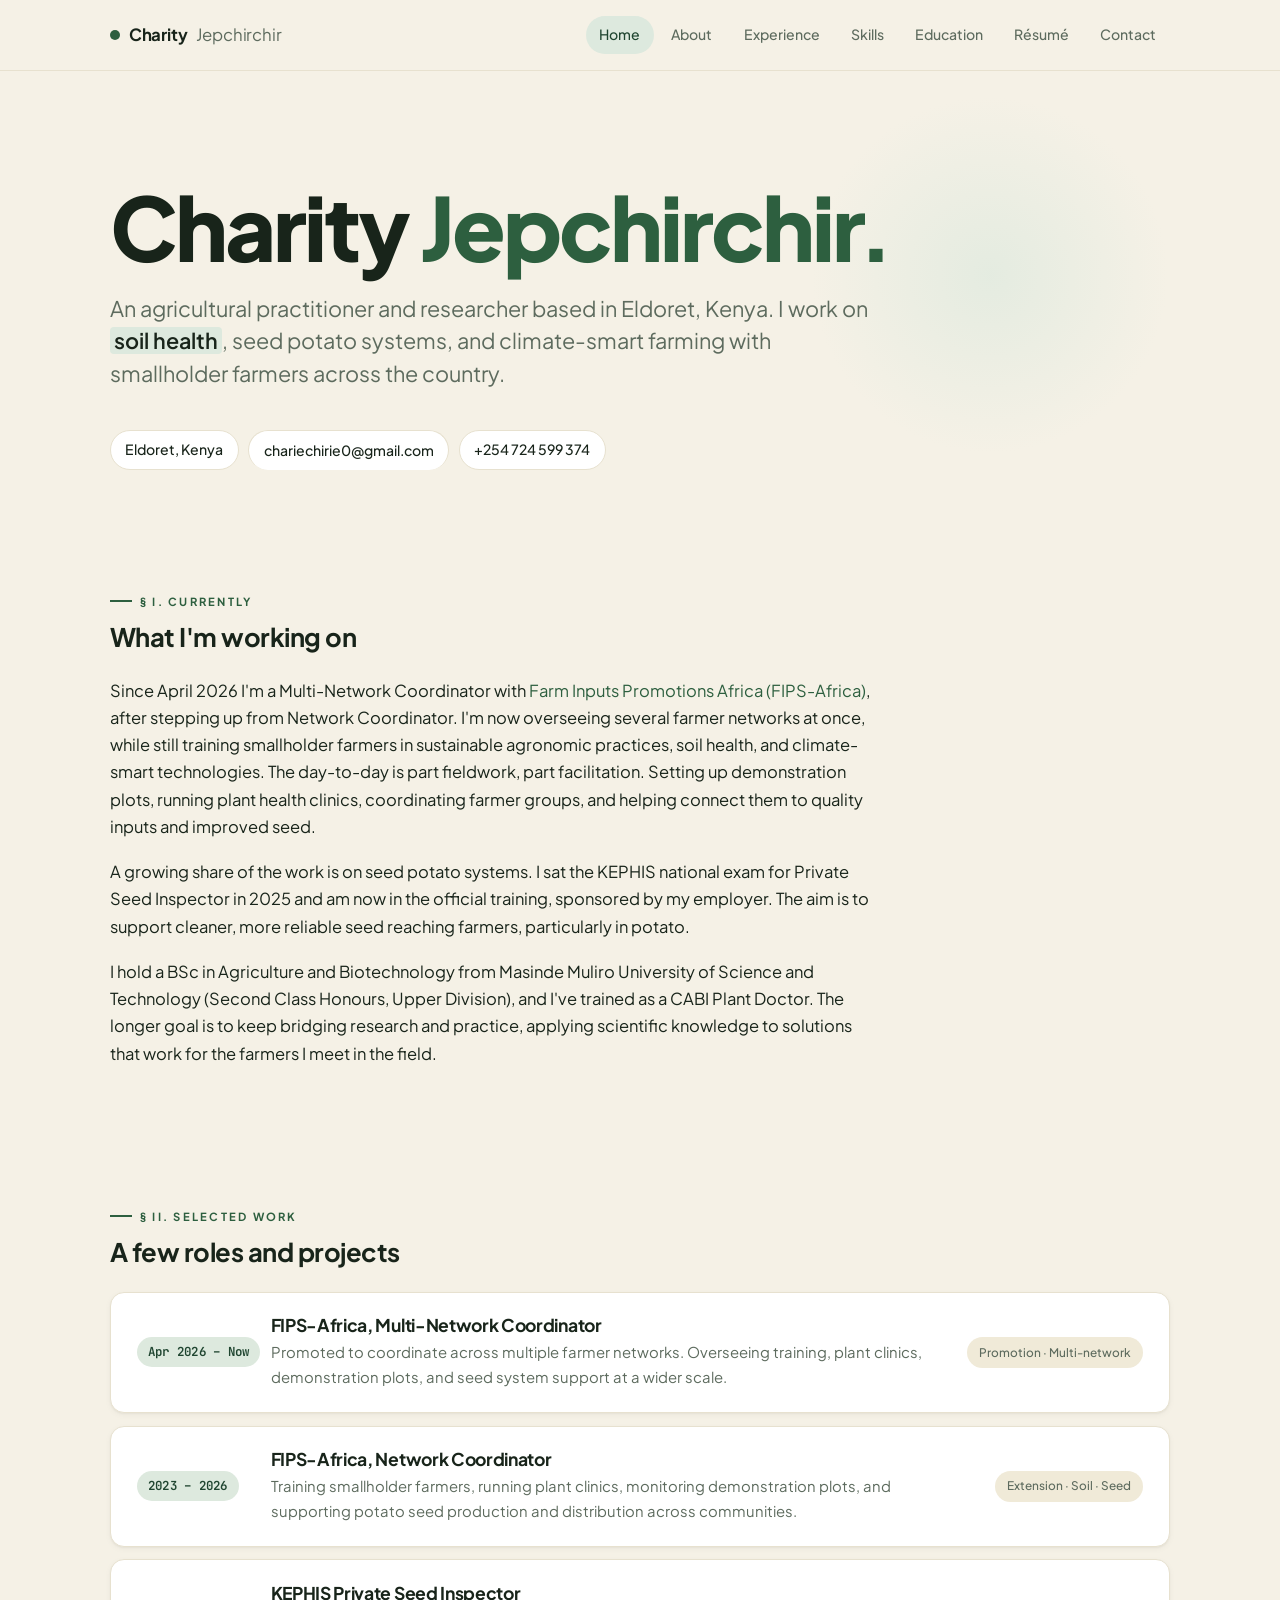
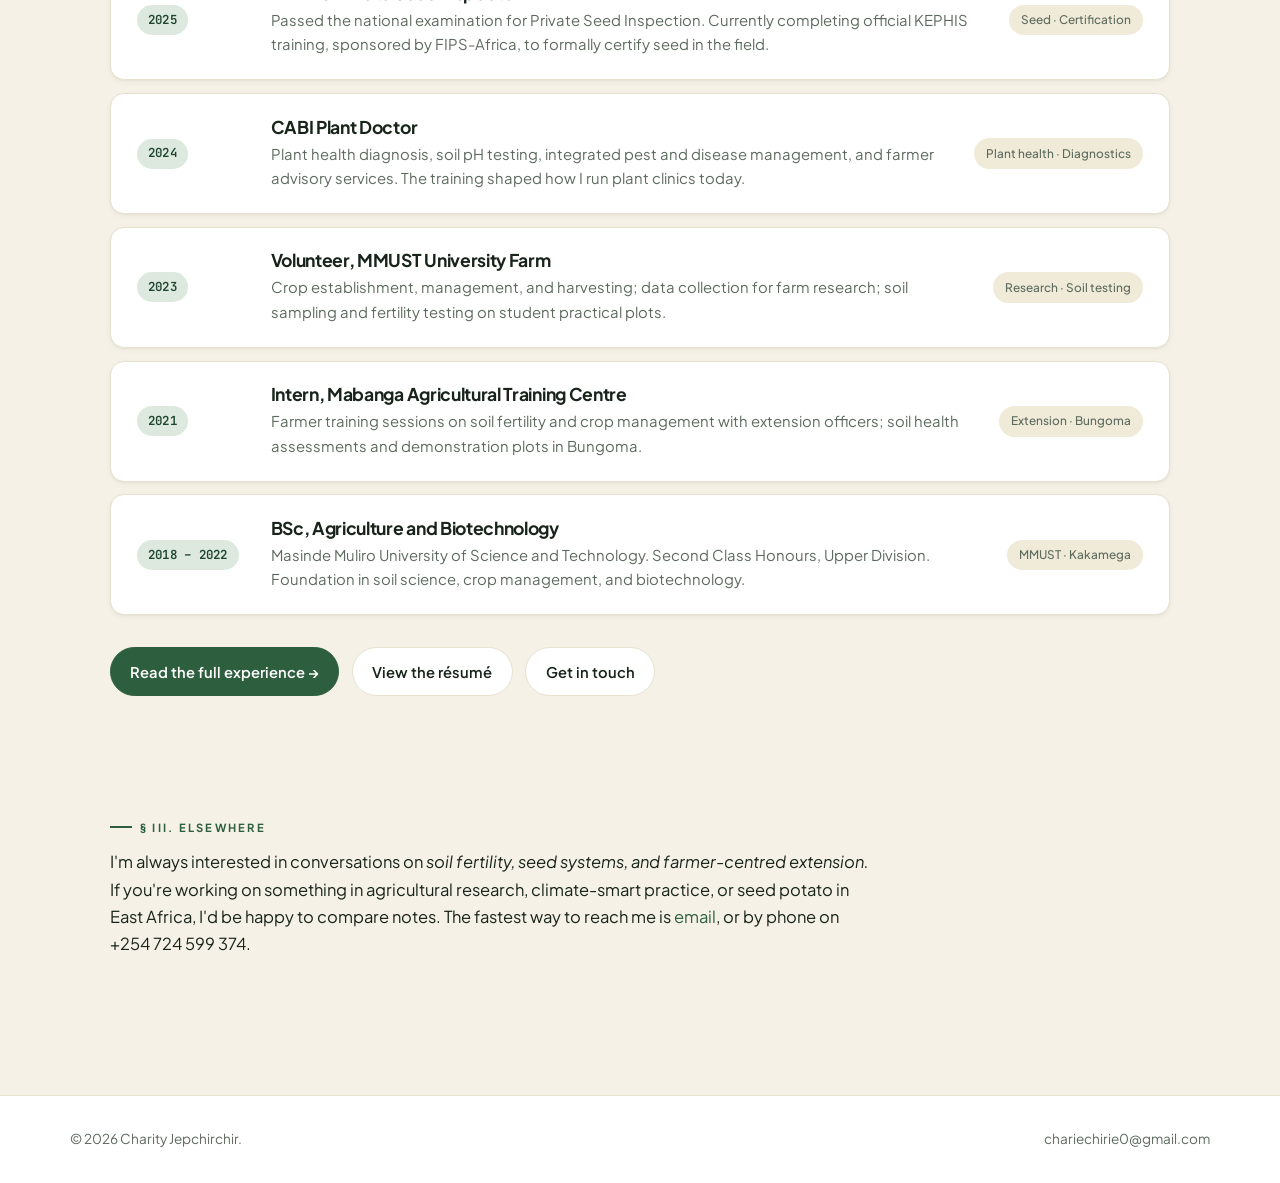
==== index.html @ 8d03d647 "Initial site for Charity Jepchirchir Personal portfolio for Charity Jepchirchir, agricultural practi" ====
<!DOCTYPE html>
<html lang="en">
<head>
    <meta charset="UTF-8">
    <meta name="viewport" content="width=device-width, initial-scale=1.0">
    <title>Charity Jepchirchir</title>
    <meta name="description" content="Charity Jepchirchir. Agricultural practitioner and researcher in Eldoret, Kenya. Multi-Network Coordinator at FIPS-Africa, focused on soil health, seed potato systems, climate-smart agriculture, and farmer extension.">
    <meta name="author" content="Charity Jepchirchir">
    <link rel="canonical" href="https://charityjepchirchir.co.ke/">

    <meta property="og:type" content="website">
    <meta property="og:site_name" content="Charity Jepchirchir">
    <meta property="og:title" content="Charity Jepchirchir">
    <meta property="og:description" content="Agricultural practitioner and researcher in Eldoret, Kenya. Multi-Network Coordinator at FIPS-Africa, focused on soil health, seed potato systems, and climate-smart agriculture.">
    <meta property="og:url" content="https://charityjepchirchir.co.ke/">
    <meta property="og:locale" content="en_US">

    <meta name="twitter:card" content="summary">
    <meta name="twitter:title" content="Charity Jepchirchir">
    <meta name="twitter:description" content="Agricultural practitioner and researcher. Soil health, seed potato systems, climate-smart agriculture in Kenya.">

    <script type="application/ld+json">
    {
        "@context": "https://schema.org",
        "@type": "Person",
        "@id": "https://charityjepchirchir.co.ke/#person",
        "name": "Charity Jepchirchir",
        "jobTitle": "Multi-Network Coordinator, Agricultural Practitioner and Researcher",
        "description": "Agricultural practitioner and researcher based in Eldoret, Kenya. Multi-Network Coordinator at Farm Inputs Promotions Africa (FIPS-Africa) since April 2026, previously Network Coordinator from November 2023. Focused on soil health, seed potato systems, plant health diagnostics, climate-smart agriculture, and smallholder farmer extension.",
        "url": "https://charityjepchirchir.co.ke/",
        "email": "mailto:chariechirie0@gmail.com",
        "telephone": "+254-724-599-374",
        "address": {
            "@type": "PostalAddress",
            "postalCode": "30100",
            "postOfficeBoxNumber": "9539",
            "addressLocality": "Eldoret",
            "addressCountry": "KE"
        },
        "nationality": {"@type": "Country", "name": "Kenya"},
        "alumniOf": {
            "@type": "CollegeOrUniversity",
            "name": "Masinde Muliro University of Science and Technology"
        },
        "knowsAbout": [
            "Soil Health",
            "Soil Fertility Management",
            "Seed Potato Systems",
            "Plant Health Diagnostics",
            "Integrated Pest and Disease Management",
            "Farmer Training and Extension",
            "Climate-Smart Agriculture",
            "Agricultural Biotechnology",
            "KEPHIS Seed Inspection",
            "Sustainable Agriculture"
        ],
        "knowsLanguage": [
            {"@type": "Language", "name": "English", "alternateName": "en"},
            {"@type": "Language", "name": "Swahili", "alternateName": "sw"}
        ],
        "hasCredential": [
            {
                "@type": "EducationalOccupationalCredential",
                "name": "KEPHIS Private Seed Inspector",
                "credentialCategory": "Certificate",
                "recognizedBy": {"@type": "Organization", "name": "Kenya Plant Health Inspectorate Service"},
                "validFrom": "2025"
            },
            {
                "@type": "EducationalOccupationalCredential",
                "name": "Plant Doctor Training",
                "credentialCategory": "Certificate",
                "recognizedBy": {"@type": "Organization", "name": "CABI"}
            },
            {
                "@type": "EducationalOccupationalCredential",
                "name": "Seed Potato Systems and Management",
                "credentialCategory": "Certificate"
            }
        ],
        "worksFor": {
            "@type": "Organization",
            "name": "Farm Inputs Promotions Africa (FIPS-Africa)"
        },
        "seeks": {
            "@type": "Demand",
            "name": "Roles and collaborations in agricultural research, seed systems, soil health, and farmer extension across Kenya and Africa"
        }
    }
    </script>

    <script type="application/ld+json">
    {
        "@context": "https://schema.org",
        "@type": "WebSite",
        "@id": "https://charityjepchirchir.co.ke/#website",
        "url": "https://charityjepchirchir.co.ke/",
        "name": "Charity Jepchirchir",
        "description": "Personal portfolio of Charity Jepchirchir. Agricultural practitioner, researcher, and farmer extension specialist.",
        "publisher": {"@id": "https://charityjepchirchir.co.ke/#person"},
        "inLanguage": "en"
    }
    </script>

    <link rel="preconnect" href="https://fonts.googleapis.com">
    <link rel="preconnect" href="https://fonts.gstatic.com" crossorigin>
    <link href="https://fonts.googleapis.com/css2?family=JetBrains+Mono:wght@500;600&family=Plus+Jakarta+Sans:wght@400;500;600;700;800&display=swap" rel="stylesheet">
    <link rel="stylesheet" href="styles/main.css">
</head>
<body>
    <header class="site-header">
        <div class="inner">
            <a href="index.html" class="wordmark">Charity <em>Jepchirchir</em></a>
            <button class="menu-toggle" aria-expanded="false" aria-controls="site-nav">Menu</button>
            <nav class="site-nav" id="site-nav">
                <a href="index.html" aria-current="page">Home</a>
                <a href="pages/about.html">About</a>
                <a href="pages/experience.html">Experience</a>
                <a href="pages/skills.html">Skills</a>
                <a href="pages/education.html">Education</a>
                <a href="pages/resume.html">Résumé</a>
                <a href="pages/contact.html">Contact</a>
            </nav>
        </div>
    </header>

    <main>
        <section class="intro">
            <h1>Charity <em>Jepchirchir.</em></h1>
            <p class="lede">
                An agricultural practitioner and researcher based in Eldoret, Kenya. I work on <em>soil health</em>, seed potato systems, and climate-smart farming with smallholder farmers across the country.
            </p>
            <div class="byline">
                <span>Eldoret, Kenya</span>
                <a href="mailto:chariechirie0@gmail.com">chariechirie0@gmail.com</a>
                <span>+254 724 599 374</span>
            </div>
        </section>

        <section class="page-section">
            <span class="section-num">§ I. Currently</span>
            <h2 class="section-title">What I'm working on</h2>
            <div class="col">
                <p>
                    Since April 2026 I'm a Multi-Network Coordinator with <a href="https://fipsafrica.org" target="_blank" rel="noopener">Farm Inputs Promotions Africa (FIPS-Africa)</a>, after stepping up from Network Coordinator. I'm now overseeing several farmer networks at once, while still training smallholder farmers in sustainable agronomic practices, soil health, and climate-smart technologies. The day-to-day is part fieldwork, part facilitation. Setting up demonstration plots, running plant health clinics, coordinating farmer groups, and helping connect them to quality inputs and improved seed.
                </p>
                <p>
                    A growing share of the work is on seed potato systems. I sat the KEPHIS national exam for Private Seed Inspector in 2025 and am now in the official training, sponsored by my employer. The aim is to support cleaner, more reliable seed reaching farmers, particularly in potato.
                </p>
                <p>
                    I hold a BSc in Agriculture and Biotechnology from Masinde Muliro University of Science and Technology (Second Class Honours, Upper Division), and I've trained as a CABI Plant Doctor. The longer goal is to keep bridging research and practice, applying scientific knowledge to solutions that work for the farmers I meet in the field.
                </p>
            </div>
        </section>

        <section class="page-section">
            <span class="section-num">§ II. Selected work</span>
            <h2 class="section-title">A few roles and projects</h2>

            <ul class="work-list">
                <li>
                    <span class="year">Apr 2026 – Now</span>
                    <div>
                        <h3 class="title"><a href="pages/experience.html">FIPS-Africa, Multi-Network Coordinator</a></h3>
                        <p class="desc">Promoted to coordinate across multiple farmer networks. Overseeing training, plant clinics, demonstration plots, and seed system support at a wider scale.</p>
                    </div>
                    <span class="meta">Promotion · Multi-network</span>
                </li>
                <li>
                    <span class="year">2023 – 2026</span>
                    <div>
                        <h3 class="title"><a href="pages/experience.html">FIPS-Africa, Network Coordinator</a></h3>
                        <p class="desc">Training smallholder farmers, running plant clinics, monitoring demonstration plots, and supporting potato seed production and distribution across communities.</p>
                    </div>
                    <span class="meta">Extension · Soil · Seed</span>
                </li>
                <li>
                    <span class="year">2025</span>
                    <div>
                        <h3 class="title">KEPHIS Private Seed Inspector</h3>
                        <p class="desc">Passed the national examination for Private Seed Inspection. Currently completing official KEPHIS training, sponsored by FIPS-Africa, to formally certify seed in the field.</p>
                    </div>
                    <span class="meta">Seed · Certification</span>
                </li>
                <li>
                    <span class="year">2024</span>
                    <div>
                        <h3 class="title">CABI Plant Doctor</h3>
                        <p class="desc">Plant health diagnosis, soil pH testing, integrated pest and disease management, and farmer advisory services. The training shaped how I run plant clinics today.</p>
                    </div>
                    <span class="meta">Plant health · Diagnostics</span>
                </li>
                <li>
                    <span class="year">2023</span>
                    <div>
                        <h3 class="title">Volunteer, MMUST University Farm</h3>
                        <p class="desc">Crop establishment, management, and harvesting; data collection for farm research; soil sampling and fertility testing on student practical plots.</p>
                    </div>
                    <span class="meta">Research · Soil testing</span>
                </li>
                <li>
                    <span class="year">2021</span>
                    <div>
                        <h3 class="title">Intern, Mabanga Agricultural Training Centre</h3>
                        <p class="desc">Farmer training sessions on soil fertility and crop management with extension officers; soil health assessments and demonstration plots in Bungoma.</p>
                    </div>
                    <span class="meta">Extension · Bungoma</span>
                </li>
                <li>
                    <span class="year">2018 – 2022</span>
                    <div>
                        <h3 class="title">BSc, Agriculture and Biotechnology</h3>
                        <p class="desc">Masinde Muliro University of Science and Technology. Second Class Honours, Upper Division. Foundation in soil science, crop management, and biotechnology.</p>
                    </div>
                    <span class="meta">MMUST · Kakamega</span>
                </li>
            </ul>

            <div class="actions">
                <a href="pages/experience.html">Read the full experience →</a>
                <a href="pages/resume.html">View the résumé</a>
                <a href="pages/contact.html">Get in touch</a>
            </div>
        </section>

        <section class="page-section">
            <span class="section-num">§ III. Elsewhere</span>
            <div class="col">
                <p>
                    I'm always interested in conversations on <em>soil fertility, seed systems, and farmer-centred extension.</em> If you're working on something in agricultural research, climate-smart practice, or seed potato in East Africa, I'd be happy to compare notes. The fastest way to reach me is <a href="mailto:chariechirie0@gmail.com">email</a>, or by phone on +254 724 599 374.
                </p>
            </div>
        </section>
    </main>

    <footer class="site-footer">
        <div class="inner">
            <span>© 2026 Charity Jepchirchir.</span>
            <a href="mailto:chariechirie0@gmail.com">chariechirie0@gmail.com</a>
        </div>
    </footer>

    <script>
        (function () {
            var btn = document.querySelector('.menu-toggle');
            var nav = document.getElementById('site-nav');
            if (!btn || !nav) return;
            btn.addEventListener('click', function () {
                var open = nav.classList.toggle('open');
                btn.setAttribute('aria-expanded', open ? 'true' : 'false');
            });
        })();
    </script>
</body>
</html>
---- styles/main.css ----
/* Charity Jepchirchir, portfolio
   Modern professional: warm sand background, white cards, forest accent. */

:root {
    --bg: #f5f1e6;
    --paper: #ffffff;
    --ink: #18241a;
    --muted: #5d6b5e;
    --faint: #97a098;
    --rule: #e7e1cf;
    --rule-soft: #f0ead8;
    --accent: #2d5f3f;
    --accent-dark: #1f4530;
    --accent-soft: #dde9de;
    --accent-tint: #eef4ef;

    --sans: "Plus Jakarta Sans", -apple-system, BlinkMacSystemFont, "Segoe UI", Roboto, sans-serif;
    --mono: "JetBrains Mono", ui-monospace, "SF Mono", Menlo, Consolas, monospace;

    --radius-sm: 8px;
    --radius: 14px;
    --radius-lg: 24px;
    --shadow-sm: 0 1px 2px rgba(24, 36, 26, 0.04), 0 2px 6px rgba(24, 36, 26, 0.04);
    --shadow: 0 1px 2px rgba(24, 36, 26, 0.05), 0 8px 20px rgba(24, 36, 26, 0.06);
    --shadow-lg: 0 10px 30px rgba(24, 36, 26, 0.08);

    --measure: 64ch;
    --frame: 1140px;
    --gutter: clamp(1.25rem, 4vw, 2.5rem);
}

* { box-sizing: border-box; }

html { -webkit-font-smoothing: antialiased; -moz-osx-font-smoothing: grayscale; }

body {
    margin: 0;
    font-family: var(--sans);
    font-size: 16.5px;
    line-height: 1.65;
    color: var(--ink);
    background: var(--bg);
    text-rendering: optimizeLegibility;
}

img { max-width: 100%; display: block; }

p { margin: 0 0 1.1em; }

a {
    color: var(--accent);
    text-decoration: none;
    border-bottom: 1px solid transparent;
    transition: color 120ms ease, border-color 120ms ease;
}
a:hover { color: var(--accent-dark); border-bottom-color: currentColor; }

::selection { background: var(--accent-soft); color: var(--ink); }

/* ---------- Type ---------- */

h1, h2, h3, h4 {
    font-family: var(--sans);
    font-weight: 700;
    letter-spacing: -0.018em;
    line-height: 1.2;
    color: var(--ink);
}

.eyebrow {
    font-family: var(--sans);
    font-size: 0.7rem;
    font-weight: 700;
    letter-spacing: 0.2em;
    text-transform: uppercase;
    color: var(--accent);
    display: inline-flex;
    align-items: center;
    gap: 0.5rem;
}
.eyebrow::before {
    content: "";
    display: inline-block;
    width: 22px;
    height: 2px;
    background: var(--accent);
}

.dek {
    font-family: var(--sans);
    font-weight: 400;
    font-size: clamp(1.05rem, 1.6vw, 1.25rem);
    line-height: 1.55;
    color: var(--muted);
    max-width: var(--measure);
}

.smallcaps {
    font-variant-caps: all-small-caps;
    letter-spacing: 0.06em;
}

.rule {
    border: 0;
    border-top: 1px solid var(--rule);
    margin: 3rem 0;
}

/* ---------- Header ---------- */

.site-header {
    background: var(--bg);
    position: sticky;
    top: 0;
    z-index: 50;
    border-bottom: 1px solid var(--rule);
    backdrop-filter: saturate(140%) blur(8px);
    -webkit-backdrop-filter: saturate(140%) blur(8px);
}

.site-header .inner {
    max-width: var(--frame);
    margin: 0 auto;
    padding: 1rem var(--gutter);
    display: flex;
    align-items: center;
    justify-content: space-between;
    gap: 2rem;
}

.wordmark {
    font-family: var(--sans);
    font-size: 1.05rem;
    font-weight: 700;
    letter-spacing: -0.01em;
    color: var(--ink);
    border-bottom: none;
    white-space: nowrap;
    display: inline-flex;
    align-items: center;
    gap: 0.55rem;
}
.wordmark::before {
    content: "";
    width: 10px;
    height: 10px;
    border-radius: 50%;
    background: var(--accent);
    display: inline-block;
}
.wordmark em { font-style: normal; font-weight: 400; color: var(--muted); }
.wordmark:hover { border-bottom: none; }

.site-nav {
    display: flex;
    flex-wrap: wrap;
    gap: 0.25rem;
    font-size: 0.88rem;
    font-weight: 500;
}
.site-nav a {
    color: var(--muted);
    border-bottom: none;
    padding: 0.45rem 0.85rem;
    border-radius: 999px;
    transition: background 140ms ease, color 140ms ease;
}
.site-nav a:hover { color: var(--ink); background: var(--rule-soft); border-bottom: none; }
.site-nav a[aria-current="page"] {
    color: var(--accent-dark);
    background: var(--accent-soft);
}

.menu-toggle {
    display: none;
    background: var(--paper);
    border: 1px solid var(--rule);
    padding: 0.45rem 0.9rem;
    border-radius: 999px;
    font-family: var(--sans);
    font-size: 0.78rem;
    font-weight: 600;
    color: var(--ink);
    cursor: pointer;
}

/* ---------- Layout ---------- */

main { display: block; }

.frame {
    max-width: var(--frame);
    margin: 0 auto;
    padding: 0 var(--gutter);
}

.page-head {
    max-width: var(--frame);
    margin: 0 auto;
    padding: clamp(3rem, 8vw, 5.5rem) var(--gutter) clamp(2rem, 4vw, 3rem);
}

.page-title {
    font-size: clamp(2.5rem, 6.5vw, 4.5rem);
    font-weight: 800;
    letter-spacing: -0.03em;
    margin: 0.6rem 0 1rem;
    line-height: 1.02;
    color: var(--ink);
}

.page-section {
    max-width: var(--frame);
    margin: 0 auto;
    padding: clamp(2rem, 5vw, 3.5rem) var(--gutter);
}

.col {
    max-width: var(--measure);
}

.section-title {
    font-size: 1.6rem;
    font-weight: 700;
    margin: 0 0 1.5rem;
    letter-spacing: -0.02em;
}

.section-num {
    font-family: var(--sans);
    font-size: 0.7rem;
    font-weight: 700;
    letter-spacing: 0.2em;
    text-transform: uppercase;
    color: var(--accent);
    display: inline-flex;
    align-items: center;
    gap: 0.5rem;
    margin-bottom: 0.75rem;
}
.section-num::before {
    content: "";
    display: inline-block;
    width: 22px;
    height: 2px;
    background: var(--accent);
}

/* ---------- Home / Hero ---------- */

.intro {
    max-width: var(--frame);
    margin: 0 auto;
    padding: clamp(3rem, 8vw, 6rem) var(--gutter) clamp(2rem, 5vw, 3.5rem);
    position: relative;
}
.intro::before {
    content: "";
    position: absolute;
    inset: 1.5rem var(--gutter) auto auto;
    width: clamp(180px, 32vw, 360px);
    height: clamp(180px, 32vw, 360px);
    background: radial-gradient(circle at 50% 50%, var(--accent-soft), transparent 70%);
    pointer-events: none;
    z-index: 0;
    opacity: 0.7;
}
.intro > * { position: relative; z-index: 1; }

.intro h1 {
    font-size: clamp(2.8rem, 8vw, 5.5rem);
    font-weight: 800;
    line-height: 1;
    letter-spacing: -0.035em;
    margin: 1rem 0 1.4rem;
    color: var(--ink);
}
.intro h1 em {
    font-style: normal;
    color: var(--accent);
    font-weight: 800;
}

.intro .lede {
    font-family: var(--sans);
    font-weight: 400;
    font-size: clamp(1.1rem, 1.7vw, 1.35rem);
    line-height: 1.5;
    color: var(--muted);
    max-width: 48ch;
    margin: 0;
}
.intro .lede em {
    font-style: normal;
    color: var(--ink);
    font-weight: 600;
    background: var(--accent-soft);
    padding: 0 0.25rem;
    border-radius: 4px;
}

.byline {
    margin-top: 2.5rem;
    font-size: 0.88rem;
    color: var(--muted);
    display: flex;
    flex-wrap: wrap;
    gap: 0.6rem;
}
.byline > * {
    display: inline-flex;
    align-items: center;
    gap: 0.4rem;
    padding: 0.45rem 0.9rem;
    background: var(--paper);
    border: 1px solid var(--rule);
    border-radius: 999px;
    color: var(--ink);
    font-weight: 500;
}
.byline a { color: var(--ink); border-bottom: none; }
.byline a:hover { color: var(--accent); background: var(--accent-soft); border-bottom: none; }

/* ---------- Buttons ---------- */

.actions {
    display: flex;
    flex-wrap: wrap;
    gap: 0.8rem;
    margin-top: 2rem;
    font-size: 0.92rem;
}
.actions a {
    display: inline-flex;
    align-items: center;
    gap: 0.4rem;
    padding: 0.7rem 1.2rem;
    border-radius: 999px;
    font-weight: 600;
    border-bottom: none;
    transition: background 140ms ease, color 140ms ease, transform 120ms ease;
    background: var(--paper);
    color: var(--ink);
    border: 1px solid var(--rule);
}
.actions a:hover {
    background: var(--accent-soft);
    color: var(--accent-dark);
    border-color: var(--accent-soft);
    transform: translateY(-1px);
    border-bottom: none;
}
.actions a:first-child {
    background: var(--accent);
    color: #fff;
    border-color: var(--accent);
}
.actions a:first-child:hover {
    background: var(--accent-dark);
    border-color: var(--accent-dark);
    color: #fff;
}

/* ---------- Cards ---------- */

.card {
    background: var(--paper);
    border: 1px solid var(--rule);
    border-radius: var(--radius);
    padding: clamp(1.5rem, 3vw, 2rem);
    box-shadow: var(--shadow-sm);
    transition: box-shadow 200ms ease, transform 200ms ease;
}
.card:hover { box-shadow: var(--shadow); }

/* ---------- Lists / cards ---------- */

.work-list {
    list-style: none;
    padding: 0;
    margin: 0;
    display: grid;
    gap: 0.8rem;
}
.work-list li {
    background: var(--paper);
    border: 1px solid var(--rule);
    border-radius: var(--radius);
    padding: 1.4rem 1.6rem;
    display: grid;
    grid-template-columns: 110px 1fr auto;
    gap: 1.5rem;
    align-items: center;
    box-shadow: var(--shadow-sm);
    transition: box-shadow 200ms ease, transform 200ms ease, border-color 200ms ease;
}
.work-list li:hover {
    box-shadow: var(--shadow);
    transform: translateY(-1px);
    border-color: var(--accent-soft);
}
.work-list .year {
    font-family: var(--mono);
    font-size: 0.78rem;
    color: var(--accent-dark);
    background: var(--accent-soft);
    border-radius: 999px;
    padding: 0.3rem 0.7rem;
    text-align: center;
    width: max-content;
    font-weight: 600;
    letter-spacing: 0.02em;
}
.work-list .title {
    font-family: var(--sans);
    font-size: 1.1rem;
    font-weight: 700;
    color: var(--ink);
    margin: 0 0 0.25rem;
}
.work-list .title a { color: var(--ink); border-bottom: none; }
.work-list .title a:hover { color: var(--accent); }
.work-list .desc {
    font-size: 0.93rem;
    color: var(--muted);
    margin: 0;
}
.work-list .meta {
    font-family: var(--sans);
    font-size: 0.74rem;
    color: var(--muted);
    text-transform: none;
    letter-spacing: 0;
    white-space: nowrap;
    background: var(--rule-soft);
    padding: 0.35rem 0.75rem;
    border-radius: 999px;
    font-weight: 500;
}

/* Two-column prose */
.two-col {
    display: grid;
    grid-template-columns: 1fr 1fr;
    gap: clamp(2rem, 5vw, 4rem);
}
.two-col p:last-child { margin-bottom: 0; }
.two-col > div {
    background: var(--paper);
    border: 1px solid var(--rule);
    border-radius: var(--radius);
    padding: 1.8rem;
    box-shadow: var(--shadow-sm);
}

/* Aside (label/value) */
.aside-list {
    display: grid;
    grid-template-columns: 170px 1fr;
    gap: 1rem 1.5rem;
    background: var(--paper);
    border: 1px solid var(--rule);
    border-radius: var(--radius);
    padding: 1.8rem 2rem;
    box-shadow: var(--shadow-sm);
}
.aside-list dt {
    font-family: var(--sans);
    font-size: 0.72rem;
    font-weight: 700;
    text-transform: uppercase;
    letter-spacing: 0.14em;
    color: var(--accent);
    padding-top: 0.2rem;
}
.aside-list dd {
    margin: 0;
    font-size: 0.95rem;
    color: var(--ink);
}

/* Project / role cards */
.project {
    padding: 2rem;
    background: var(--paper);
    border: 1px solid var(--rule);
    border-radius: var(--radius);
    margin-bottom: 1rem;
    display: grid;
    grid-template-columns: 80px 1fr;
    gap: clamp(1rem, 3vw, 2rem);
    box-shadow: var(--shadow-sm);
    transition: box-shadow 200ms ease, transform 200ms ease, border-color 200ms ease;
}
.project:hover {
    box-shadow: var(--shadow);
    transform: translateY(-1px);
    border-color: var(--accent-soft);
}
.project .num {
    font-family: var(--mono);
    font-size: 0.85rem;
    font-weight: 700;
    letter-spacing: 0.05em;
    color: var(--accent);
    background: var(--accent-soft);
    width: 56px;
    height: 56px;
    border-radius: 50%;
    display: inline-flex;
    align-items: center;
    justify-content: center;
}
.project h3 {
    font-size: 1.5rem;
    font-weight: 700;
    margin: 0 0 0.5rem;
    letter-spacing: -0.02em;
}
.project .meta {
    font-family: var(--sans);
    font-size: 0.85rem;
    color: var(--muted);
    margin: 0 0 1rem;
    display: inline-block;
    padding: 0.3rem 0.75rem;
    background: var(--rule-soft);
    border-radius: 999px;
    font-weight: 500;
}
.project p { color: var(--ink); }
.project ul {
    margin: 0.6rem 0 0;
    padding-left: 0;
    color: var(--ink);
    list-style: none;
}
.project ul li {
    padding: 0.4rem 0 0.4rem 1.5rem;
    font-size: 0.95rem;
    position: relative;
}
.project ul li::before {
    content: "";
    position: absolute;
    left: 0;
    top: 0.95rem;
    width: 8px;
    height: 8px;
    border-radius: 50%;
    background: var(--accent);
}

/* Skills */
.skills-grid {
    display: grid;
    grid-template-columns: repeat(auto-fit, minmax(280px, 1fr));
    gap: 1.2rem;
}
.skill-block {
    background: var(--paper);
    border: 1px solid var(--rule);
    border-radius: var(--radius);
    padding: 1.6rem 1.8rem;
    box-shadow: var(--shadow-sm);
    transition: box-shadow 200ms ease, transform 200ms ease, border-color 200ms ease;
}
.skill-block:hover {
    box-shadow: var(--shadow);
    transform: translateY(-2px);
    border-color: var(--accent-soft);
}
.skill-block h3 {
    font-family: var(--sans);
    font-size: 1rem;
    text-transform: none;
    letter-spacing: -0.01em;
    font-weight: 700;
    color: var(--ink);
    margin: 0 0 1rem;
    padding-bottom: 0.8rem;
    border-bottom: 2px solid var(--accent-soft);
    position: relative;
}
.skill-block h3::after {
    content: "";
    position: absolute;
    left: 0;
    bottom: -2px;
    width: 40px;
    height: 2px;
    background: var(--accent);
}
.skill-block ul {
    list-style: none;
    margin: 0;
    padding: 0;
}
.skill-block li {
    padding: 0.45rem 0;
    font-size: 0.95rem;
    color: var(--ink);
    display: flex;
    align-items: baseline;
    gap: 0.4rem;
}
.skill-block li::before {
    content: "→";
    color: var(--accent);
    font-weight: 700;
    flex-shrink: 0;
}
.skill-block li .note {
    color: var(--muted);
    font-size: 0.82rem;
    font-weight: 400;
    margin-left: auto;
    background: var(--rule-soft);
    padding: 0.15rem 0.55rem;
    border-radius: 999px;
}

/* Timeline (education / experience) */
.timeline {
    list-style: none;
    margin: 0;
    padding: 0;
    display: grid;
    gap: 1rem;
}
.timeline > li {
    padding: 1.6rem 1.8rem;
    background: var(--paper);
    border: 1px solid var(--rule);
    border-radius: var(--radius);
    display: grid;
    grid-template-columns: 150px 1fr;
    gap: 1.5rem;
    box-shadow: var(--shadow-sm);
    transition: box-shadow 200ms ease, transform 200ms ease, border-color 200ms ease;
}
.timeline > li:hover {
    box-shadow: var(--shadow);
    transform: translateY(-1px);
    border-color: var(--accent-soft);
}
.timeline .when {
    font-family: var(--mono);
    font-size: 0.78rem;
    color: var(--accent-dark);
    background: var(--accent-soft);
    border-radius: 999px;
    padding: 0.35rem 0.75rem;
    text-align: center;
    width: max-content;
    height: max-content;
    font-weight: 600;
}
.timeline h3 {
    font-size: 1.2rem;
    font-weight: 700;
    margin: 0 0 0.4rem;
    letter-spacing: -0.01em;
}
.timeline .place {
    font-size: 0.9rem;
    color: var(--muted);
    margin: 0 0 0.7rem;
}
.timeline .detail {
    font-size: 0.95rem;
    color: var(--ink);
    margin: 0;
}
.timeline ul {
    margin: 0.8rem 0 0;
    padding-left: 0;
    color: var(--ink);
    list-style: none;
    display: flex;
    flex-wrap: wrap;
    gap: 0.4rem;
}
.timeline ul li {
    padding: 0.3rem 0.7rem;
    font-size: 0.85rem;
    background: var(--rule-soft);
    border-radius: 999px;
    color: var(--ink);
    font-weight: 500;
}

/* Resume */
.resume {
    background: var(--paper);
    border: 1px solid var(--rule);
    border-radius: var(--radius);
    padding: clamp(2rem, 5vw, 3.5rem);
    box-shadow: var(--shadow);
}
.resume header {
    border-bottom: 2px solid var(--accent-soft);
    padding-bottom: 1.5rem;
    margin-bottom: 2rem;
}
.resume header h1 {
    font-size: clamp(2rem, 4vw, 2.6rem);
    font-weight: 800;
    margin: 0 0 0.6rem;
    letter-spacing: -0.025em;
}
.resume header .contact {
    font-size: 0.85rem;
    color: var(--muted);
    display: flex;
    flex-wrap: wrap;
    gap: 0.5rem;
}
.resume header .contact > * {
    background: var(--rule-soft);
    padding: 0.35rem 0.8rem;
    border-radius: 999px;
}
.resume header .contact a { color: var(--ink); border-bottom: none; }
.resume header .contact a:hover { background: var(--accent-soft); color: var(--accent-dark); }

.resume section { margin-bottom: 2.2rem; }
.resume section:last-child { margin-bottom: 0; }
.resume h2 {
    font-family: var(--sans);
    font-size: 0.78rem;
    text-transform: uppercase;
    letter-spacing: 0.18em;
    font-weight: 700;
    color: var(--accent);
    margin: 0 0 1rem;
    padding-bottom: 0.5rem;
    border-bottom: 1px solid var(--rule);
}
.resume .entry {
    margin-bottom: 1.6rem;
    padding: 1rem 1.2rem;
    background: var(--bg);
    border-radius: var(--radius-sm);
    border-left: 3px solid var(--accent);
}
.resume .entry:last-child { margin-bottom: 0; }
.resume .entry-head {
    display: flex;
    justify-content: space-between;
    align-items: baseline;
    gap: 1rem;
    flex-wrap: wrap;
    margin-bottom: 0.3rem;
}
.resume .entry-title {
    font-family: var(--sans);
    font-size: 1.05rem;
    font-weight: 700;
    color: var(--ink);
}
.resume .entry-meta {
    font-family: var(--mono);
    font-size: 0.78rem;
    color: var(--accent-dark);
    background: var(--accent-soft);
    padding: 0.2rem 0.65rem;
    border-radius: 999px;
    font-weight: 600;
}
.resume .entry-place {
    font-size: 0.9rem;
    color: var(--muted);
    font-style: normal;
    margin-bottom: 0.4rem;
}
.resume ul {
    margin: 0.5rem 0 0;
    padding-left: 0;
    list-style: none;
}
.resume ul li {
    padding: 0.25rem 0 0.25rem 1.2rem;
    font-size: 0.94rem;
    position: relative;
}
.resume ul li::before {
    content: "";
    position: absolute;
    left: 0;
    top: 0.75rem;
    width: 6px;
    height: 6px;
    border-radius: 50%;
    background: var(--accent);
}
.resume .skill-row {
    display: grid;
    grid-template-columns: 200px 1fr;
    gap: 0.5rem 1.5rem;
    font-size: 0.94rem;
    padding: 0.45rem 0;
    border-bottom: 1px solid var(--rule);
}
.resume .skill-row:last-of-type { border-bottom: 0; }
.resume .skill-row dt {
    font-weight: 700;
    color: var(--ink);
}
.resume .skill-row dd { margin: 0; color: var(--muted); }

/* Contact form */
.contact-form {
    display: grid;
    gap: 1.2rem;
    background: var(--paper);
    border: 1px solid var(--rule);
    border-radius: var(--radius);
    padding: 1.8rem;
    box-shadow: var(--shadow-sm);
}
.contact-form label {
    display: block;
    font-size: 0.78rem;
    text-transform: none;
    letter-spacing: 0;
    color: var(--ink);
    font-weight: 600;
    margin-bottom: 0.4rem;
}
.contact-form input,
.contact-form textarea {
    width: 100%;
    background: var(--bg);
    border: 1px solid var(--rule);
    border-radius: var(--radius-sm);
    padding: 0.75rem 0.9rem;
    font-family: var(--sans);
    font-size: 0.95rem;
    color: var(--ink);
}
.contact-form input:focus,
.contact-form textarea:focus {
    outline: none;
    border-color: var(--accent);
    background: #fff;
    box-shadow: 0 0 0 3px var(--accent-soft);
}
.contact-form textarea {
    resize: vertical;
    min-height: 140px;
}
.contact-form button {
    justify-self: start;
    background: var(--accent);
    color: #fff;
    border: 0;
    padding: 0.85rem 1.6rem;
    border-radius: 999px;
    font-family: var(--sans);
    font-size: 0.88rem;
    font-weight: 600;
    cursor: pointer;
    transition: background 140ms ease, transform 120ms ease;
}
.contact-form button:hover {
    background: var(--accent-dark);
    transform: translateY(-1px);
}

/* ---------- Footer ---------- */

.site-footer {
    margin-top: 4rem;
    padding: 2rem var(--gutter);
    font-size: 0.85rem;
    color: var(--muted);
    background: var(--paper);
    border-top: 1px solid var(--rule);
}
.site-footer .inner {
    max-width: var(--frame);
    margin: 0 auto;
    display: flex;
    flex-wrap: wrap;
    justify-content: space-between;
    gap: 1rem 2rem;
    align-items: center;
}
.site-footer a {
    color: var(--muted);
    border-bottom: none;
}
.site-footer a:hover { color: var(--accent); border-bottom: 1px solid currentColor; }

/* ---------- Mobile ---------- */

@media (max-width: 760px) {
    body { font-size: 16px; }

    .menu-toggle { display: inline-block; }

    .site-nav {
        display: none;
        position: absolute;
        top: 100%;
        left: 0;
        right: 0;
        background: var(--paper);
        border-bottom: 1px solid var(--rule);
        flex-direction: column;
        gap: 0;
        padding: 0.75rem var(--gutter);
        box-shadow: var(--shadow);
    }
    .site-nav.open { display: flex; }
    .site-nav a {
        padding: 0.7rem 0.85rem;
        border-radius: var(--radius-sm);
    }
    .site-nav a[aria-current="page"] { background: var(--accent-soft); }

    .site-header { position: relative; }
    .site-header .inner { position: relative; }

    .two-col { grid-template-columns: 1fr; }
    .work-list li {
        grid-template-columns: 1fr;
        gap: 0.6rem;
    }
    .work-list .meta { white-space: normal; }
    .timeline > li,
    .project { grid-template-columns: 1fr; gap: 0.8rem; }
    .aside-list { grid-template-columns: 1fr; gap: 0.4rem; padding: 1.4rem; }
    .aside-list dt { padding-top: 0.8rem; }
    .resume .skill-row { grid-template-columns: 1fr; gap: 0.1rem; }
    .resume .entry { padding: 0.85rem 1rem; }
}

@media (prefers-reduced-motion: reduce) {
    *, *::before, *::after {
        animation-duration: 0.01ms !important;
        transition-duration: 0.01ms !important;
    }
}

/* ---------- Print (resume) ---------- */
@page {
    margin: 14mm 12mm;
}
@media print {
    .site-header, .site-footer, .page-head, .actions, .print-tip { display: none !important; }
    body { background: white; font-size: 11pt; }
    .resume { border: 0; padding: 0; background: white; box-shadow: none; }
    .resume .entry { background: white; border-left: 2px solid #000; }
    .page-section { padding: 0; }
    a { color: inherit; border-bottom: none; }
}
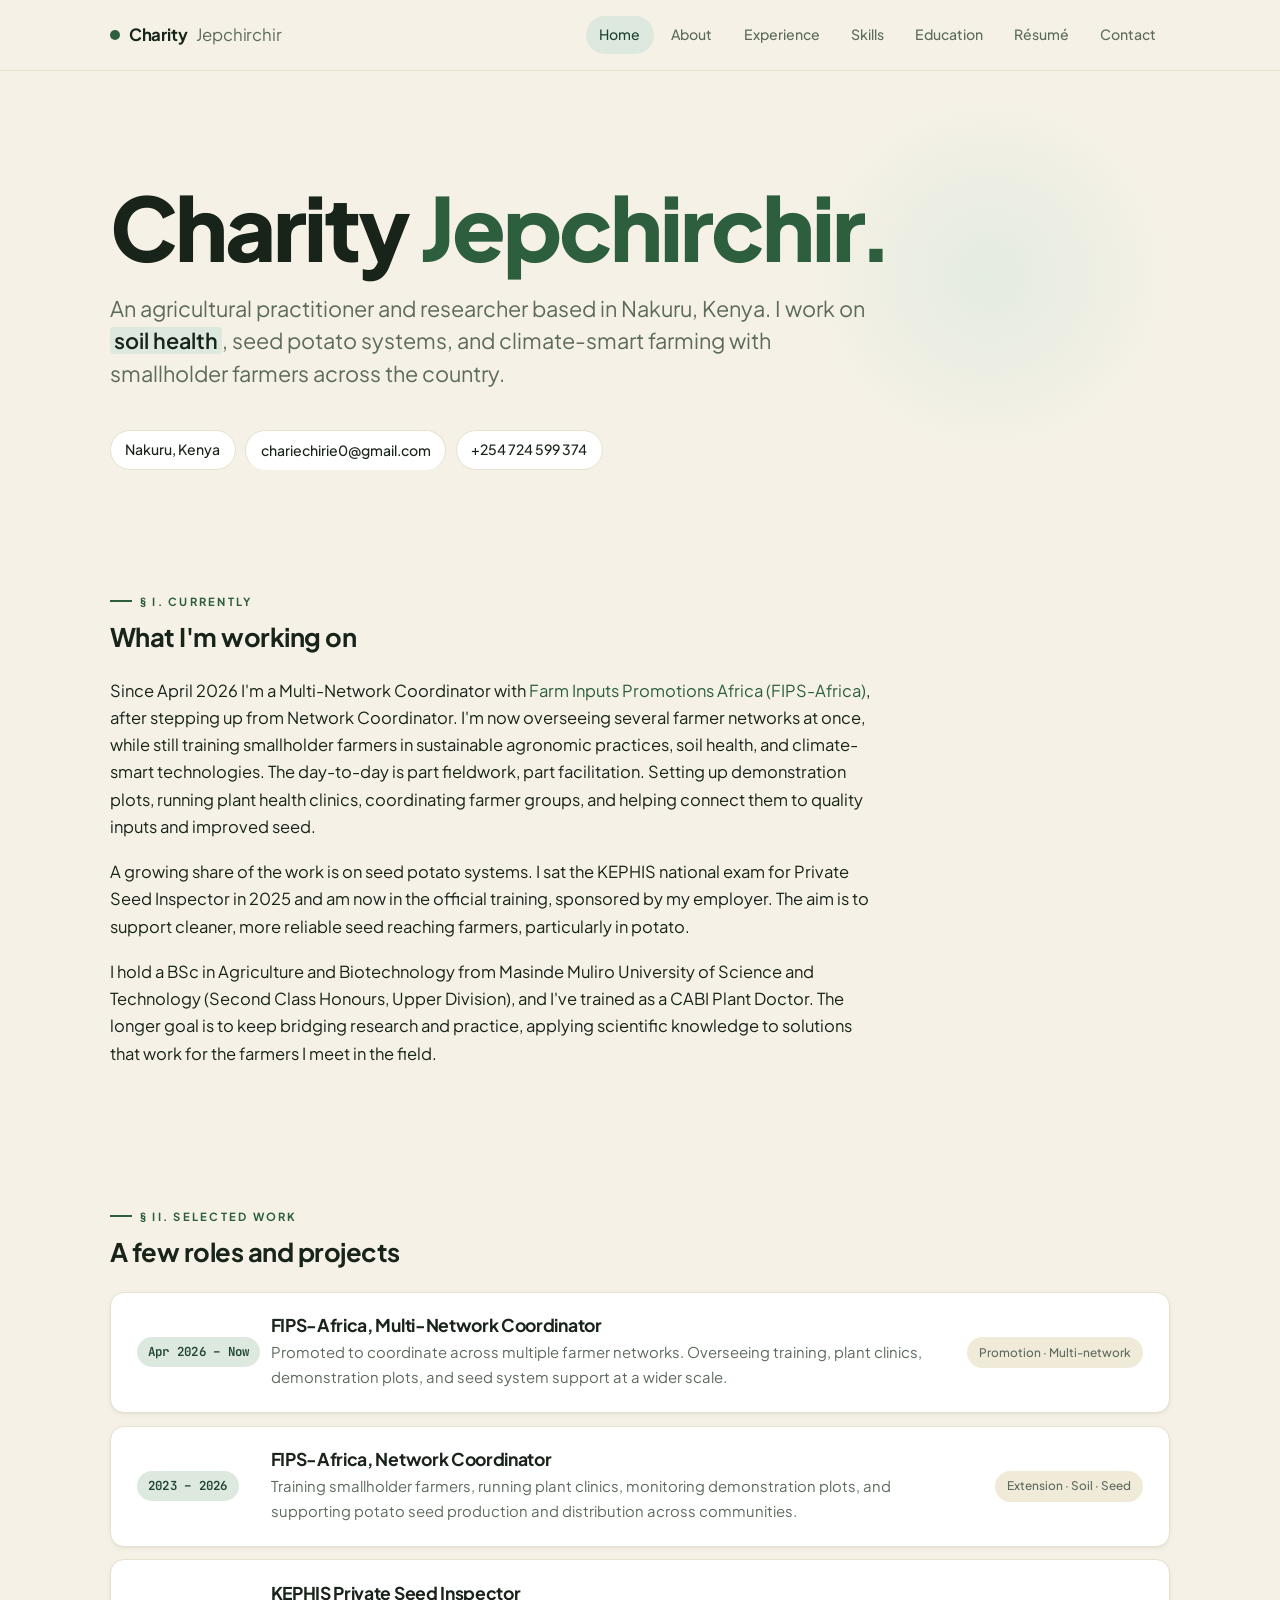
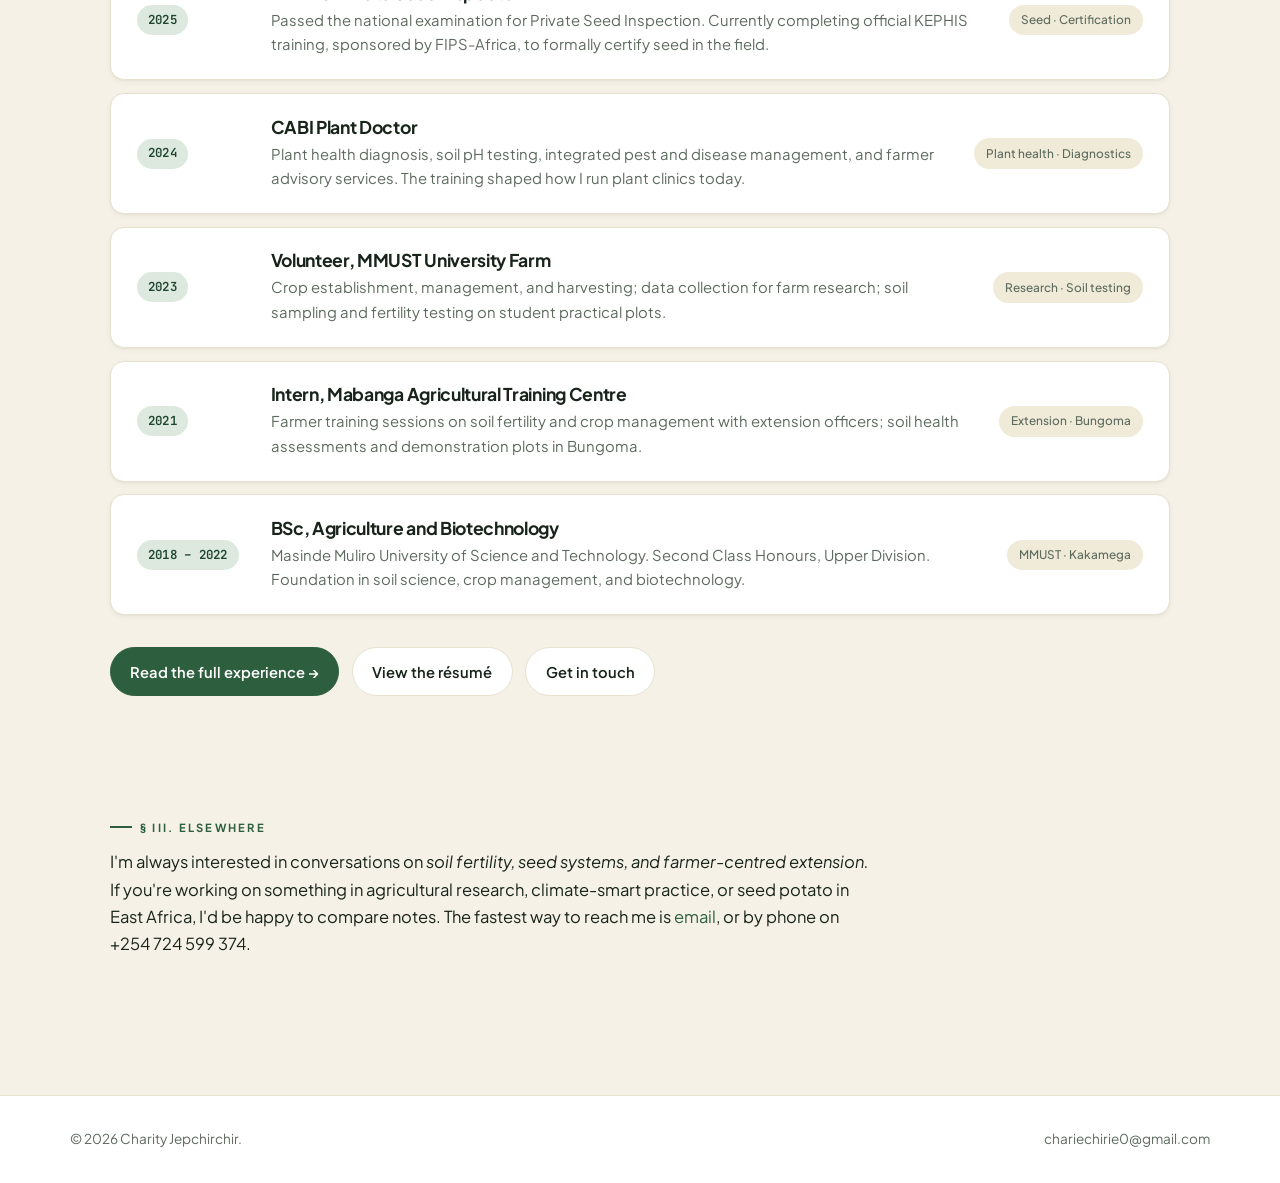
==== commit e6b81c9d: "Add brand assets and relocate to Nakuru Brand: - favicon (SVG + 64x64 PNG fallback) - apple-touch-ic" ====
--- a/index.html
+++ b/index.html
@@ -4,20 +4,26 @@
     <meta charset="UTF-8">
     <meta name="viewport" content="width=device-width, initial-scale=1.0">
     <title>Charity Jepchirchir</title>
-    <meta name="description" content="Charity Jepchirchir. Agricultural practitioner and researcher in Eldoret, Kenya. Multi-Network Coordinator at FIPS-Africa, focused on soil health, seed potato systems, climate-smart agriculture, and farmer extension.">
+    <meta name="description" content="Charity Jepchirchir. Agricultural practitioner and researcher in Nakuru, Kenya. Multi-Network Coordinator at FIPS-Africa, focused on soil health, seed potato systems, climate-smart agriculture, and farmer extension.">
     <meta name="author" content="Charity Jepchirchir">
     <link rel="canonical" href="https://charityjepchirchir.co.ke/">
 
     <meta property="og:type" content="website">
     <meta property="og:site_name" content="Charity Jepchirchir">
     <meta property="og:title" content="Charity Jepchirchir">
-    <meta property="og:description" content="Agricultural practitioner and researcher in Eldoret, Kenya. Multi-Network Coordinator at FIPS-Africa, focused on soil health, seed potato systems, and climate-smart agriculture.">
+    <meta property="og:description" content="Agricultural practitioner and researcher in Nakuru, Kenya. Multi-Network Coordinator at FIPS-Africa, focused on soil health, seed potato systems, and climate-smart agriculture.">
     <meta property="og:url" content="https://charityjepchirchir.co.ke/">
     <meta property="og:locale" content="en_US">
-
-    <meta name="twitter:card" content="summary">
+    <meta property="og:image" content="https://charityjepchirchir.co.ke/images/og.png">
+    <meta property="og:image:width" content="1200">
+    <meta property="og:image:height" content="630">
+    <meta property="og:image:type" content="image/png">
+    <meta property="og:image:alt" content="Charity Jepchirchir. Multi-Network Coordinator at FIPS-Africa. Soil health, seed potato systems, and climate-smart agriculture in Kenya.">
+
+    <meta name="twitter:card" content="summary_large_image">
     <meta name="twitter:title" content="Charity Jepchirchir">
     <meta name="twitter:description" content="Agricultural practitioner and researcher. Soil health, seed potato systems, climate-smart agriculture in Kenya.">
+    <meta name="twitter:image" content="https://charityjepchirchir.co.ke/images/og.png">
 
     <script type="application/ld+json">
     {
@@ -26,15 +32,14 @@
         "@id": "https://charityjepchirchir.co.ke/#person",
         "name": "Charity Jepchirchir",
         "jobTitle": "Multi-Network Coordinator, Agricultural Practitioner and Researcher",
-        "description": "Agricultural practitioner and researcher based in Eldoret, Kenya. Multi-Network Coordinator at Farm Inputs Promotions Africa (FIPS-Africa) since April 2026, previously Network Coordinator from November 2023. Focused on soil health, seed potato systems, plant health diagnostics, climate-smart agriculture, and smallholder farmer extension.",
+        "description": "Agricultural practitioner and researcher based in Nakuru, Kenya. Multi-Network Coordinator at Farm Inputs Promotions Africa (FIPS-Africa) since April 2026, previously Network Coordinator from November 2023. Focused on soil health, seed potato systems, plant health diagnostics, climate-smart agriculture, and smallholder farmer extension.",
         "url": "https://charityjepchirchir.co.ke/",
         "email": "mailto:chariechirie0@gmail.com",
         "telephone": "+254-724-599-374",
         "address": {
             "@type": "PostalAddress",
-            "postalCode": "30100",
             "postOfficeBoxNumber": "9539",
-            "addressLocality": "Eldoret",
+            "addressLocality": "Nakuru",
             "addressCountry": "KE"
         },
         "nationality": {"@type": "Country", "name": "Kenya"},
@@ -102,6 +107,10 @@
     }
     </script>
 
+    <link rel="icon" type="image/svg+xml" href="images/favicon.svg">
+    <link rel="icon" type="image/png" sizes="64x64" href="images/favicon.png">
+    <link rel="apple-touch-icon" sizes="180x180" href="images/apple-touch-icon.png">
+
     <link rel="preconnect" href="https://fonts.googleapis.com">
     <link rel="preconnect" href="https://fonts.gstatic.com" crossorigin>
     <link href="https://fonts.googleapis.com/css2?family=JetBrains+Mono:wght@500;600&family=Plus+Jakarta+Sans:wght@400;500;600;700;800&display=swap" rel="stylesheet">
@@ -128,10 +137,10 @@
         <section class="intro">
             <h1>Charity <em>Jepchirchir.</em></h1>
             <p class="lede">
-                An agricultural practitioner and researcher based in Eldoret, Kenya. I work on <em>soil health</em>, seed potato systems, and climate-smart farming with smallholder farmers across the country.
+                An agricultural practitioner and researcher based in Nakuru, Kenya. I work on <em>soil health</em>, seed potato systems, and climate-smart farming with smallholder farmers across the country.
             </p>
             <div class="byline">
-                <span>Eldoret, Kenya</span>
+                <span>Nakuru, Kenya</span>
                 <a href="mailto:chariechirie0@gmail.com">chariechirie0@gmail.com</a>
                 <span>+254 724 599 374</span>
             </div>
